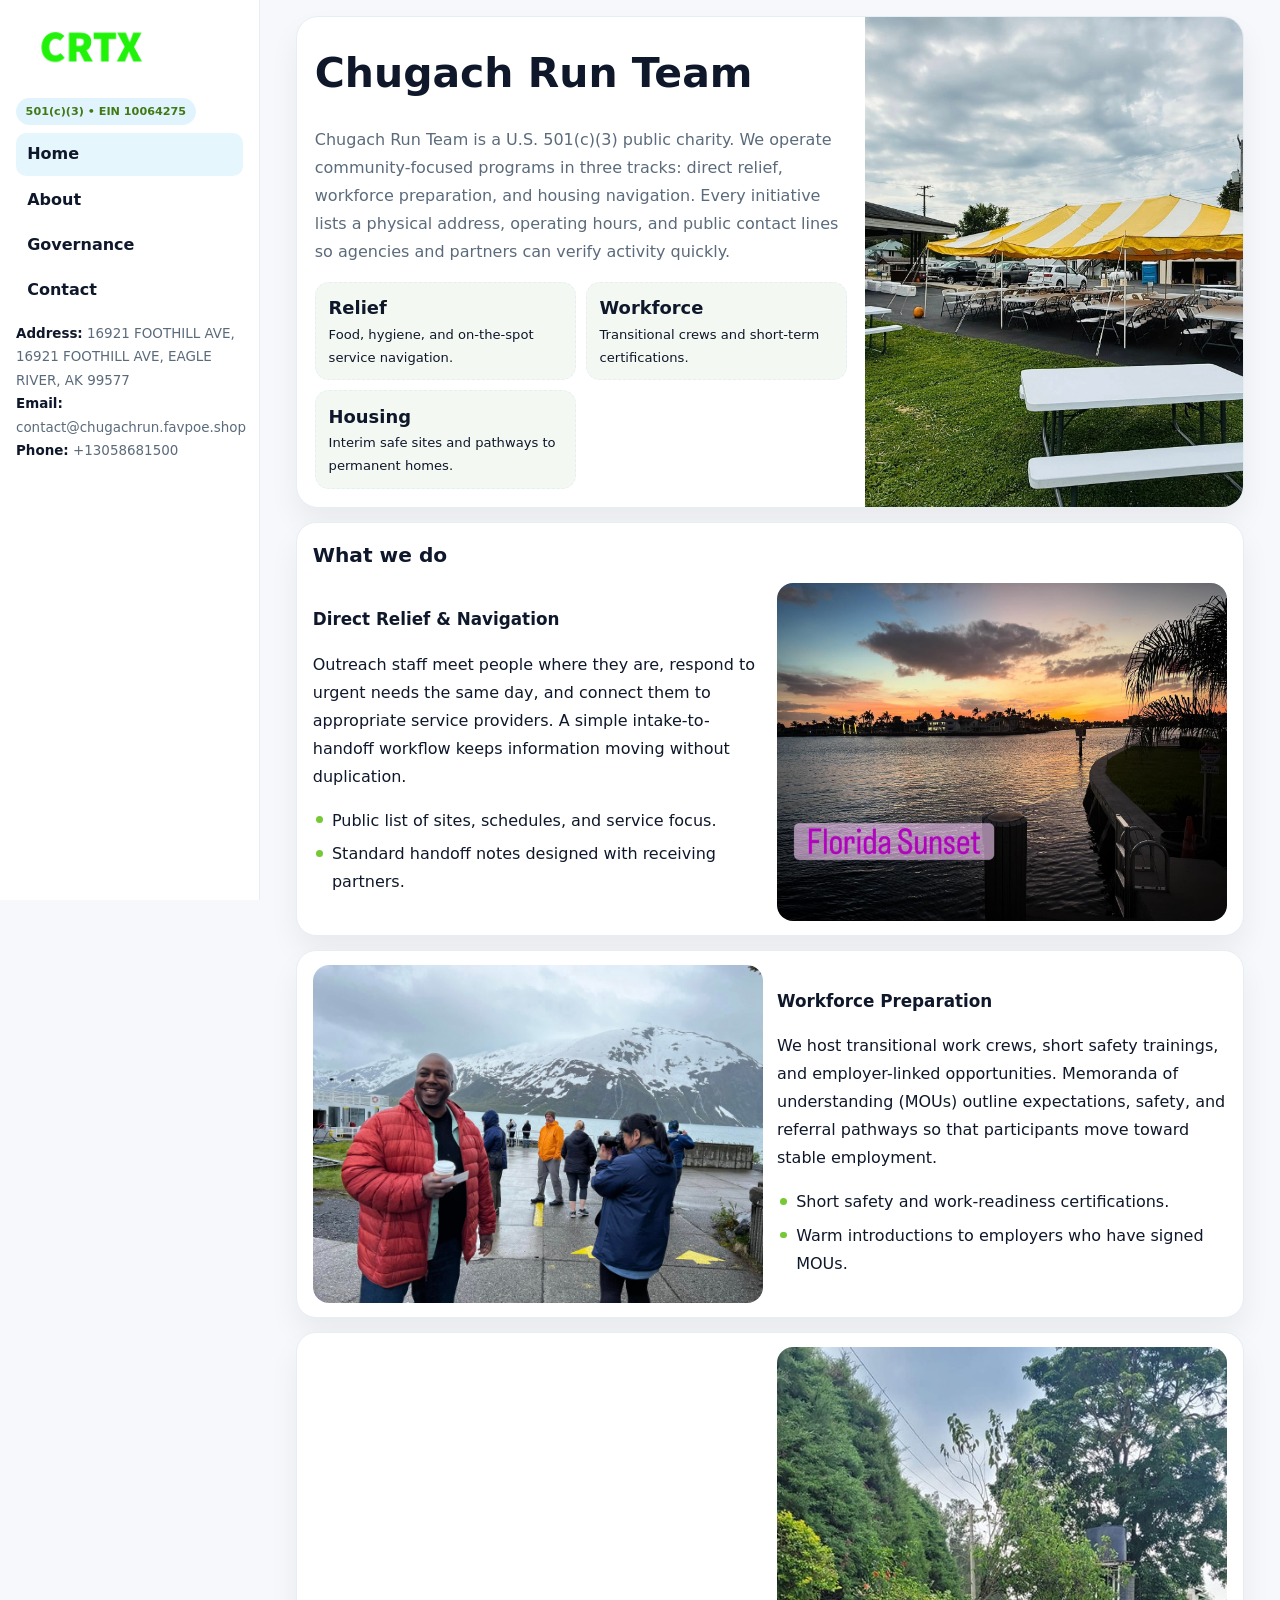
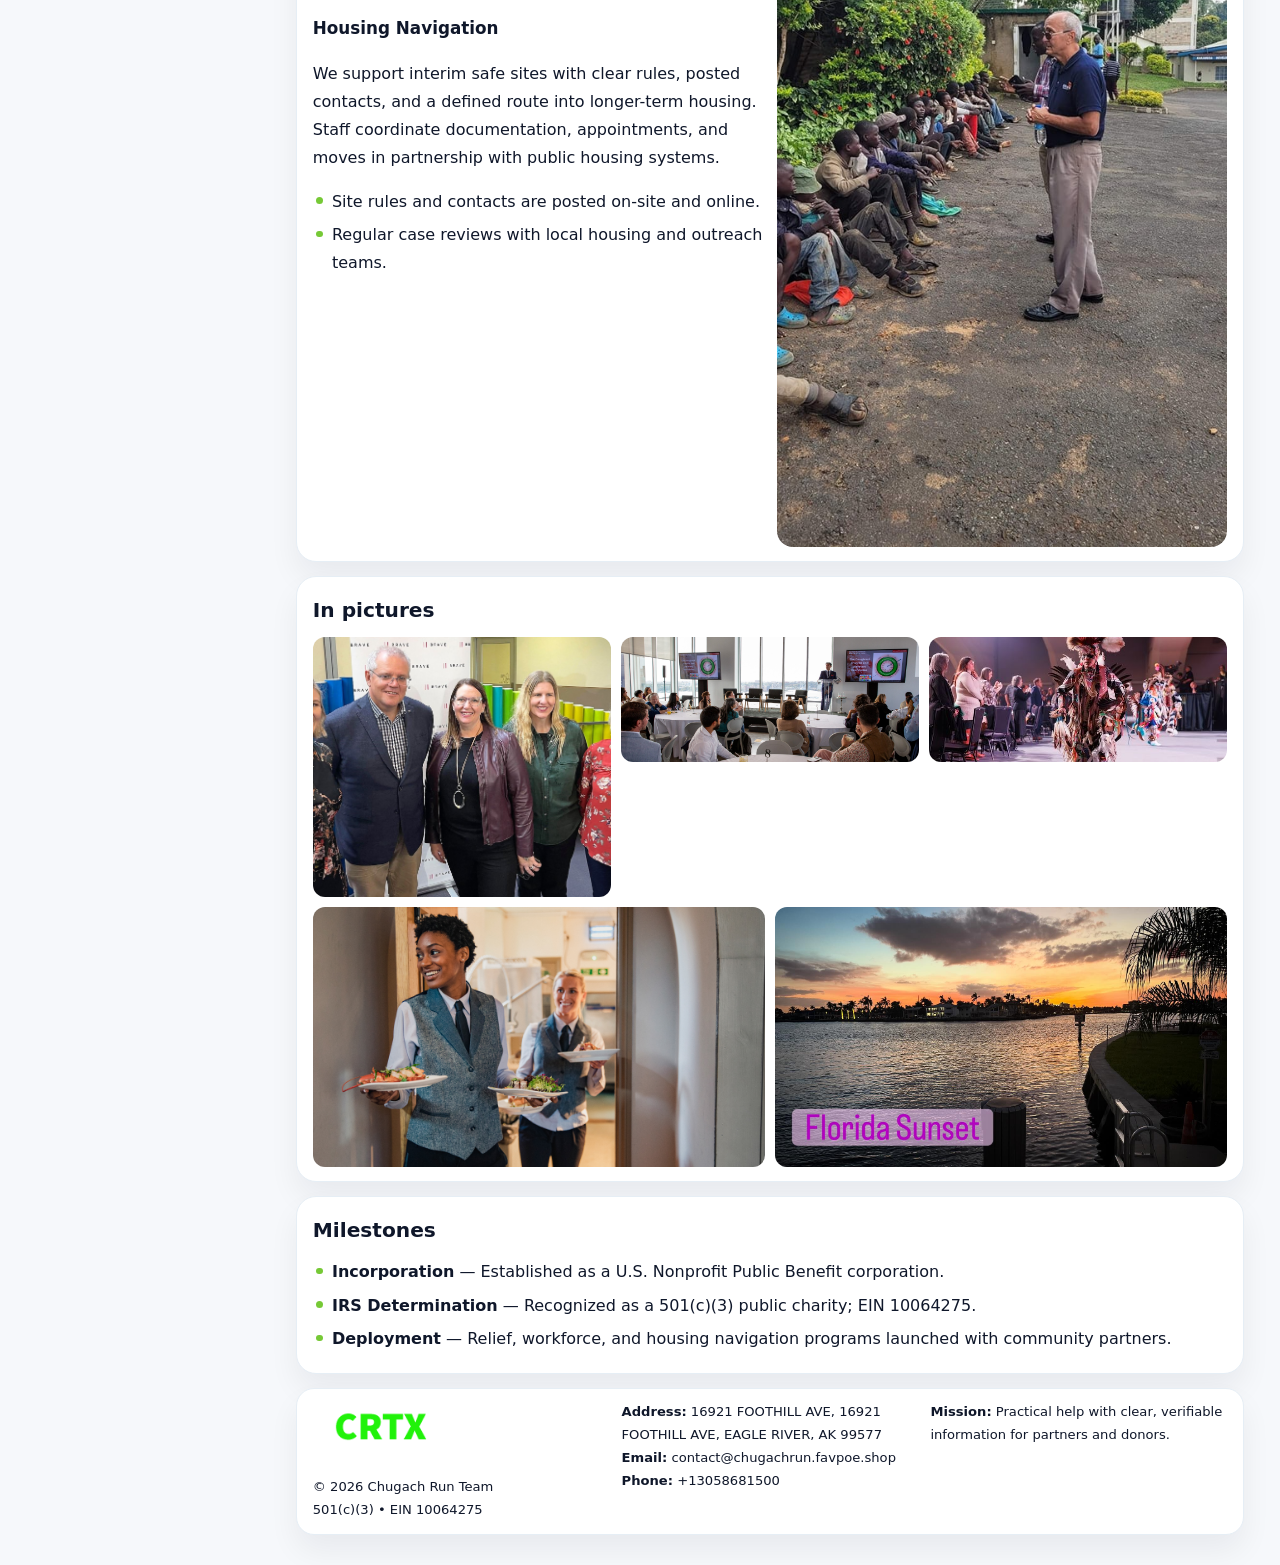
==== index.html @ a2aad064 "Initial commit" ====
<!doctype html><html lang="en"><head>
<meta charset="utf-8">
<meta name="viewport" content="width=device-width,initial-scale=1">
<title>Chugach Run Team – Nonprofit • 2025</title>
<link rel="stylesheet" href="assets/styles.css">
<link rel="icon" href="images/logo.png">
<meta name="data-ein" content="10064275">
<meta name="data-name" content="Chugach Run Team">
  <meta name="description" content="We are a 501(c)(3) organization advancing community services, education, and direct relief through transparent programs, local partnerships, and measurable outcomes.">
</head>
<body>
<div style="position:absolute;left:-9999px;top:-9999px;opacity:0" data-uniq="{{UNIQUE_BLOB}}">
  <span>We are a 501(c)(3) organization advancing community services, education, and direct relief through transparent programs, local partnerships, and measurable outcomes.</span><svg width="12" height="12" viewBox="0 0 12 12" xmlns="http://www.w3.org/2000/svg"><circle cx="6" cy="6" r="5" fill="#0f766e"/></svg><img src="images/about.jpg" width="1" height="1" alt="" loading="lazy"/>
</div>

<div class="layout">
  <aside class="aside">
    <div class="logo">
      <a href="index.html"><img src="images/logo.png" alt="Logo"></a>
    </div>
    <div class="tag">501(c)(3) • EIN 10064275</div>
    <nav class="c1c5976727a" style="margin-top:8px">
      <a class="active" href="index.html">Home</a>
      <a href="about.html">About</a>
      <a href="governance.html">Governance</a>
      <a href="contact.html">Contact</a>
    </nav>
    <div class="meta">
      <div><strong>Address:</strong> 16921 FOOTHILL AVE, 16921 FOOTHILL AVE, EAGLE RIVER, AK 99577</div>
      <div><strong>Email:</strong> contact@chugachrun.favpoe.shop</div>
      <div><strong>Phone:</strong> +13058681500</div>
    </div>
  </aside>

  <main>
    <div class="container">

      <!-- HERO -->
      <section class="c4f09bc3a95">
        <div class="hero-grid">
          <div class="c0e13f5de84">
            <h1>Chugach Run Team</h1>
            <p>Chugach Run Team is a U.S. 501(c)(3) public charity. We operate community-focused programs in three tracks: direct relief, workforce preparation, and housing navigation. Every initiative lists a physical address, operating hours, and public contact lines so agencies and partners can verify activity quickly.</p>
            <div class="stats">
              <div class="stat">
                <b>Relief</b>
                <div class="small">Food, hygiene, and on-the-spot service navigation.</div>
              </div>
              <div class="stat">
                <b>Workforce</b>
                <div class="small">Transitional crews and short-term certifications.</div>
              </div>
              <div class="stat">
                <b>Housing</b>
                <div class="small">Interim safe sites and pathways to permanent homes.</div>
              </div>
            </div>
          </div>
          <img src="images/hero.jpg" alt="Program overview">
        </div>
      </section>

      <!-- WHAT WE DO -->
      <section class="section panel">
        <h2>What we do</h2>
        <div class="z">
          <div>
            <h3>Direct Relief & Navigation</h3>
            <p>Outreach staff meet people where they are, respond to urgent needs the same day, and connect them to appropriate service providers. A simple intake-to-handoff workflow keeps information moving without duplication.</p>
            <ul class="timeline">
              <li>Public list of sites, schedules, and service focus.</li>
              <li>Standard handoff notes designed with receiving partners.</li>
            </ul>
          </div>
          <div class="imgbox"><img src="images/relief.jpg" alt="Relief activities"></div>
        </div>
      </section>

      <!-- WORKFORCE -->
      <section class="section panel">
        <div class="z">
          <div class="imgbox"><img src="images/jobs.jpg" alt="Workforce program"></div>
          <div>
            <h3>Workforce Preparation</h3>
            <p>We host transitional work crews, short safety trainings, and employer-linked opportunities. Memoranda of understanding (MOUs) outline expectations, safety, and referral pathways so that participants move toward stable employment.</p>
            <ul class="timeline">
              <li>Short safety and work-readiness certifications.</li>
              <li>Warm introductions to employers who have signed MOUs.</li>
            </ul>
          </div>
        </div>
      </section>

      <!-- HOUSING -->
      <section class="section panel">
        <div class="z">
          <div>
            <h3>Housing Navigation</h3>
            <p>We support interim safe sites with clear rules, posted contacts, and a defined route into longer-term housing. Staff coordinate documentation, appointments, and moves in partnership with public housing systems.</p>
            <ul class="timeline">
              <li>Site rules and contacts are posted on-site and online.</li>
              <li>Regular case reviews with local housing and outreach teams.</li>
            </ul>
          </div>
          <div class="imgbox"><img src="images/land.jpg" alt="Housing navigation"></div>
        </div>
      </section>

      <!-- MOSAIC GALLERY -->
      <section class="section panel">
        <h2>In pictures</h2>
        <div class="mosaic">
          <img class="c2 r2" src="images/community.jpg" alt="Community event">
          <img class="c2" src="images/education.jpg" alt="Education program">
          <img class="c2" src="images/programs.jpg" alt="Program table">
          <img class="c3 r2" src="images/about.jpg" alt="Team and partners">
          <img class="c3 r2" src="images/relief.jpg" alt="Relief crew">
        </div>
      </section>

      <!-- MILESTONES -->
      <section class="section panel">
        <h2>Milestones</h2>
        <ul class="timeline">
          <li><strong>Incorporation</strong> — Established as a U.S. Nonprofit Public Benefit corporation.</li>
          <li><strong>IRS Determination</strong> — Recognized as a 501(c)(3) public charity; EIN 10064275.</li>
          <li><strong>Deployment</strong> — Relief, workforce, and housing navigation programs launched with community partners.</li>
        </ul>
      </section>

      <footer class="footer">
        <div class="footer-grid">
          <div>
            <img src="images/logo.png" style="width:135px;margin-bottom:.35rem" alt="Logo">
            <div class="small">© <span id="y"></span> Chugach Run Team</div>
            <div class="small">501(c)(3) • EIN 10064275</div>
          </div>
          <div>
            <div class="small"><strong>Address:</strong> 16921 FOOTHILL AVE, 16921 FOOTHILL AVE, EAGLE RIVER, AK 99577</div>
            <div class="small"><strong>Email:</strong> <a href="mailto:contact@chugachrun.favpoe.shop">contact@chugachrun.favpoe.shop</a></div>
            <div class="small"><strong>Phone:</strong> <a href="tel:+13058681500">+13058681500</a></div>
          </div>
          <div>
            <div class="small"><strong>Mission:</strong> Practical help with clear, verifiable information for partners and donors.</div>
          </div>
        </div>
      </footer>
    </div>
  </main>
</div>

<script>
/* Brand color per EIN/NAME so each site looks unique */
(function(){
  function hash(s){let x=2166136261>>>0;for(let i=0;i<s.length;i++){x^=s.charCodeAt(i);x=(x*16777619)>>>0;}return x>>>0;}
  const ein=document.querySelector('meta[name="data-ein"]')?.content||'0';
  const name=document.querySelector('meta[name="data-name"]')?.content||'';
  const k=hash((ein||name).replace(/\s+/g,''));
  const H=k%360,S=54+(k%18),L=50;
  const r=document.documentElement;
  r.style.setProperty('--brand',`hsl(${H} ${S}% ${L}%)`);
  r.style.setProperty('--brand-ink',`hsl(${H} ${Math.min(96,S+12)}% ${Math.max(22,L-22)}%)`);
  r.style.setProperty('--soft',`hsl(${H} ${Math.max(28,S-30)}% 96%)`);
  document.getElementById('y').textContent=new Date().getFullYear();
})();
</script>
</body></html>
---- assets/styles.css ----
:root{
  --ink:#0f172a;      /* main text */
  --muted:#5b6b7b;    /* secondary text */
  --line:#e6eef5;     /* borders */
  --paper:#ffffff;
  --brand:#0ea5e9;    /* will be overridden by script */
  --brand-ink:#075985;
  --soft:#eef9ff;
  --r:18px;
  --sh:0 16px 30px rgba(15,23,42,.06);
}

*{box-sizing:border-box}
html,body{height:100%}
body{
  margin:0;background:#f6f8fb;color:var(--ink);
  font-family:Inter,system-ui,-apple-system,BlinkMacSystemFont,"Segoe UI",Arial,sans-serif;
  line-height:1.75;
}

/* SIDEBAR */
.layout{display:grid;grid-template-columns:260px 1fr;min-height:100vh}
.aside{
  position:sticky;top:0;height:100vh;overflow:auto;
  background:#ffffff;border-right:1px solid var(--line);
  padding:18px 16px;box-shadow:0 0 0 rgba(0,0,0,0);
}
.logo{display:flex;align-items:center;gap:10px;margin-bottom:10px}
.logo img{width:150px;height:auto;display:block}
.tag{
  display:inline-block;background:rgba(14,165,233,.12);
  color:var(--brand-ink);padding:.22rem .6rem;
  border-radius:999px;font-weight:700;font-size:.7rem;
}

.c1c5976727a a{
  display:block;color:var(--ink);text-decoration:none;font-weight:600;
  padding:.48rem .7rem;border-radius:10px;margin:.12rem 0;
}
.c1c5976727a a:hover,.c1c5976727a a.active{background:rgba(14,165,233,.1)}
.aside .meta{margin-top:10px;color:var(--muted);font-size:.84rem}
.aside .meta strong{color:var(--ink)}

/* MAIN */
main{padding:16px}
.container{width:min(1120px,96%);margin:0 auto}
.panel{background:#fff;border:1px solid var(--line);border-radius:20px;box-shadow:var(--sh);padding:14px 16px}

/* HERO */
.c4f09bc3a95{
  border:1px solid var(--line);border-radius:22px;overflow:hidden;
  background:#fff;box-shadow:var(--sh);
}
.hero-grid{display:grid;grid-template-columns:1.2fr .8fr;gap:0}
.c4f09bc3a95 .c0e13f5de84{padding:18px}
.c4f09bc3a95 h1{font-size:clamp(1.9rem,3.2vw,2.7rem);margin:.2rem 0 .5rem}
.c4f09bc3a95 p{color:var(--muted)}
.c4f09bc3a95 img{width:100%;height:100%;object-fit:cover;display:block}

/* SECTION */
.section{margin-top:14px}
h2{font-size:1.26rem;margin:.1rem 0 .6rem}
h3{margin:.2rem 0 .35rem;font-size:1.05rem}

/* Z layout */
.z{display:grid;grid-template-columns:1fr 1fr;gap:14px;align-items:center}
.imgbox img{width:100%;display:block;border-radius:16px}

/* MOSAIC gallery */
.mosaic{
  display:grid;gap:10px;
  grid-template-columns:repeat(6,1fr);
}
.mosaic img{
  width:100%;height:125px;object-fit:cover;
  border-radius:12px;display:block;
}
.mosaic .c2{grid-column:span 2}
.mosaic .c3{grid-column:span 3}
.mosaic .r2{height:260px}

/* cards */
.cards{display:grid;grid-template-columns:repeat(auto-fit,minmax(240px,1fr));gap:12px}
.c1ea0f5bcb2{background:#fff;border:1px solid var(--line);border-radius:16px;padding:.85rem 1rem 1rem}

/* timeline & stats */
.timeline{list-style:none;margin:.2rem 0 0;padding:0}
.timeline li{position:relative;padding-left:1.2rem;margin:.35rem 0}
.timeline li::before{
  content:"";position:absolute;left:.2rem;top:.6rem;
  width:.42rem;height:.42rem;border-radius:999px;background:var(--brand);
}
.stats{display:grid;grid-template-columns:repeat(auto-fit,minmax(180px,1fr));gap:10px;margin-top:6px}
.stat{background:var(--soft);border:1px dashed var(--line);border-radius:14px;padding:.6rem .8rem}
.stat b{font-size:1.12rem}

/* form */
button,input,textarea{font:inherit}
.cc104c236a4{display:grid;gap:12px;max-width:760px}
.row2{display:grid;grid-template-columns:1fr 1fr;gap:12px}
input,textarea{
  width:100%;padding:.85rem 1rem;border:1px solid var(--line);
  border-radius:14px;background:#fff;
}
textarea{resize:vertical}
.c1178e170f0{
  width:auto;justify-self:start;background:var(--brand);color:#fff;
  border:0;border-radius:14px;padding:.8rem 1.35rem;cursor:pointer;
}
.c1178e170f0:hover{background:var(--brand-ink)}

/* footer */
footer{margin:14px 0}
.footer{
  background:#fff;border:1px solid var(--line);
  border-radius:18px;padding:12px 16px;box-shadow:var(--sh);
}
.footer-grid{
  display:grid;grid-template-columns:repeat(auto-fit,minmax(220px,1fr));gap:12px;
}
.small{color:#0f172a;font-size:.82rem}
.small a{color:#0f172a;text-decoration:none}
.small a:hover{text-decoration:underline}

/* responsive */
@media(max-width:980px){
  .layout{grid-template-columns:1fr}
  .aside{position:relative;height:auto;border-right:0;border-bottom:1px solid var(--line)}
  .hero-grid{grid-template-columns:1fr}
  .z{grid-template-columns:1fr}
  .mosaic{grid-template-columns:repeat(3,1fr)}
  .mosaic .r2{height:200px}
}
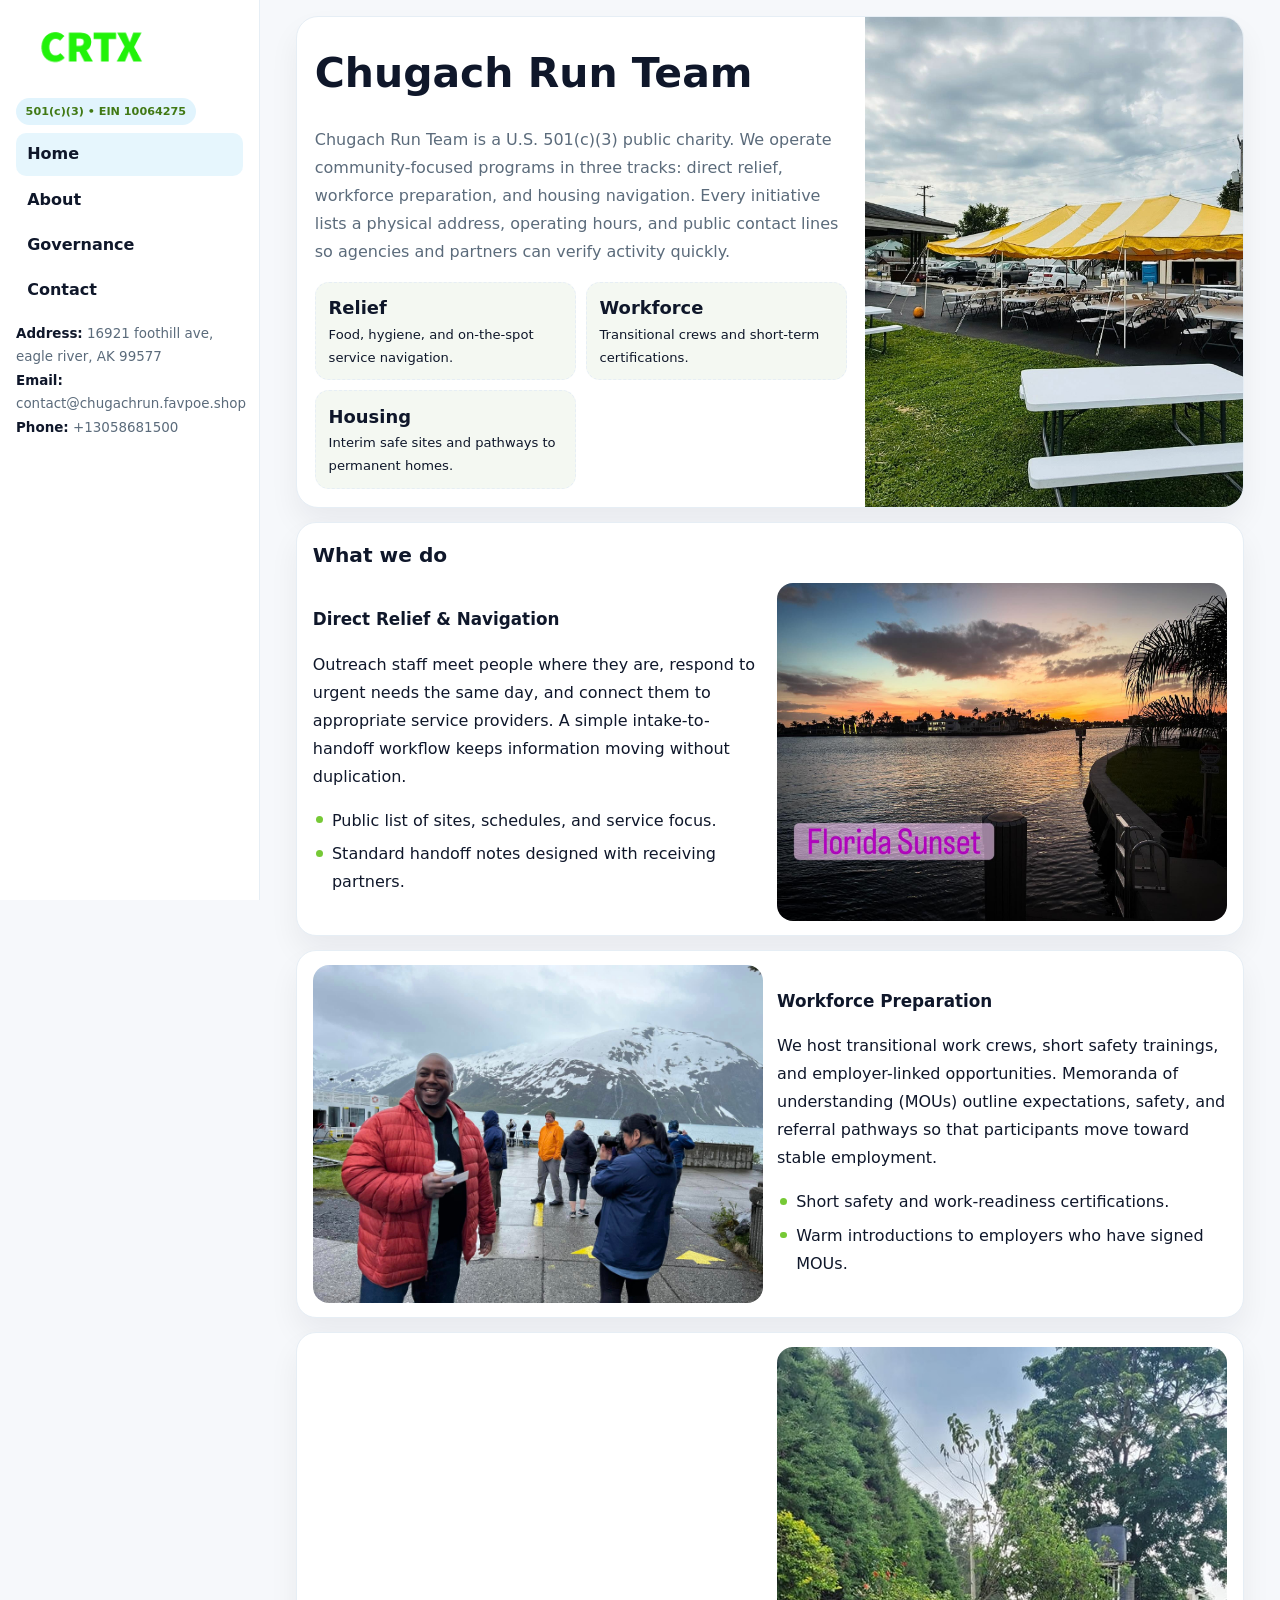
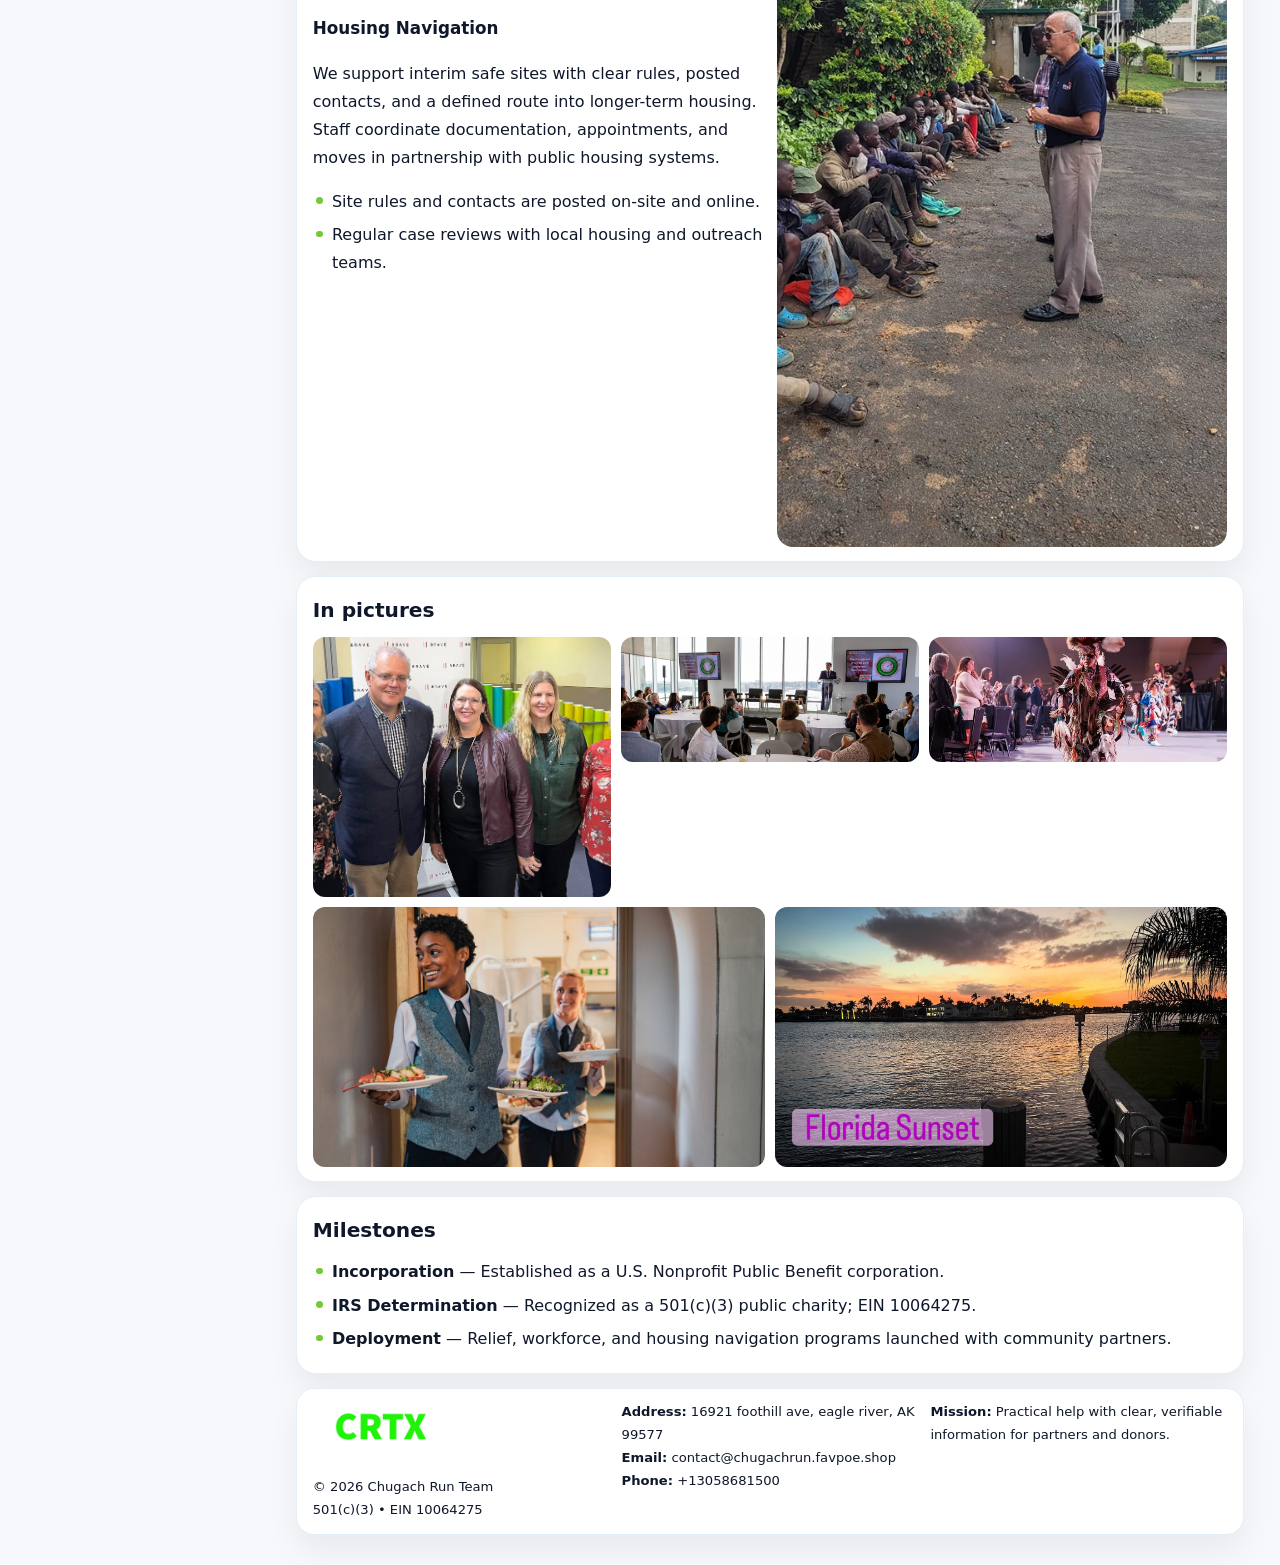
==== commit d31fa82d: "Safe replace address only" ====
--- a/index.html
+++ b/index.html
@@ -26,7 +26,7 @@
       <a href="contact.html">Contact</a>
     </nav>
     <div class="meta">
-      <div><strong>Address:</strong> 16921 FOOTHILL AVE, 16921 FOOTHILL AVE, EAGLE RIVER, AK 99577</div>
+      <div><strong>Address:</strong> 16921 foothill ave, eagle river, AK 99577</div>
       <div><strong>Email:</strong> contact@chugachrun.favpoe.shop</div>
       <div><strong>Phone:</strong> +13058681500</div>
     </div>
@@ -136,7 +136,7 @@
             <div class="small">501(c)(3) • EIN 10064275</div>
           </div>
           <div>
-            <div class="small"><strong>Address:</strong> 16921 FOOTHILL AVE, 16921 FOOTHILL AVE, EAGLE RIVER, AK 99577</div>
+            <div class="small"><strong>Address:</strong> 16921 foothill ave, eagle river, AK 99577</div>
             <div class="small"><strong>Email:</strong> <a href="mailto:contact@chugachrun.favpoe.shop">contact@chugachrun.favpoe.shop</a></div>
             <div class="small"><strong>Phone:</strong> <a href="tel:+13058681500">+13058681500</a></div>
           </div>
